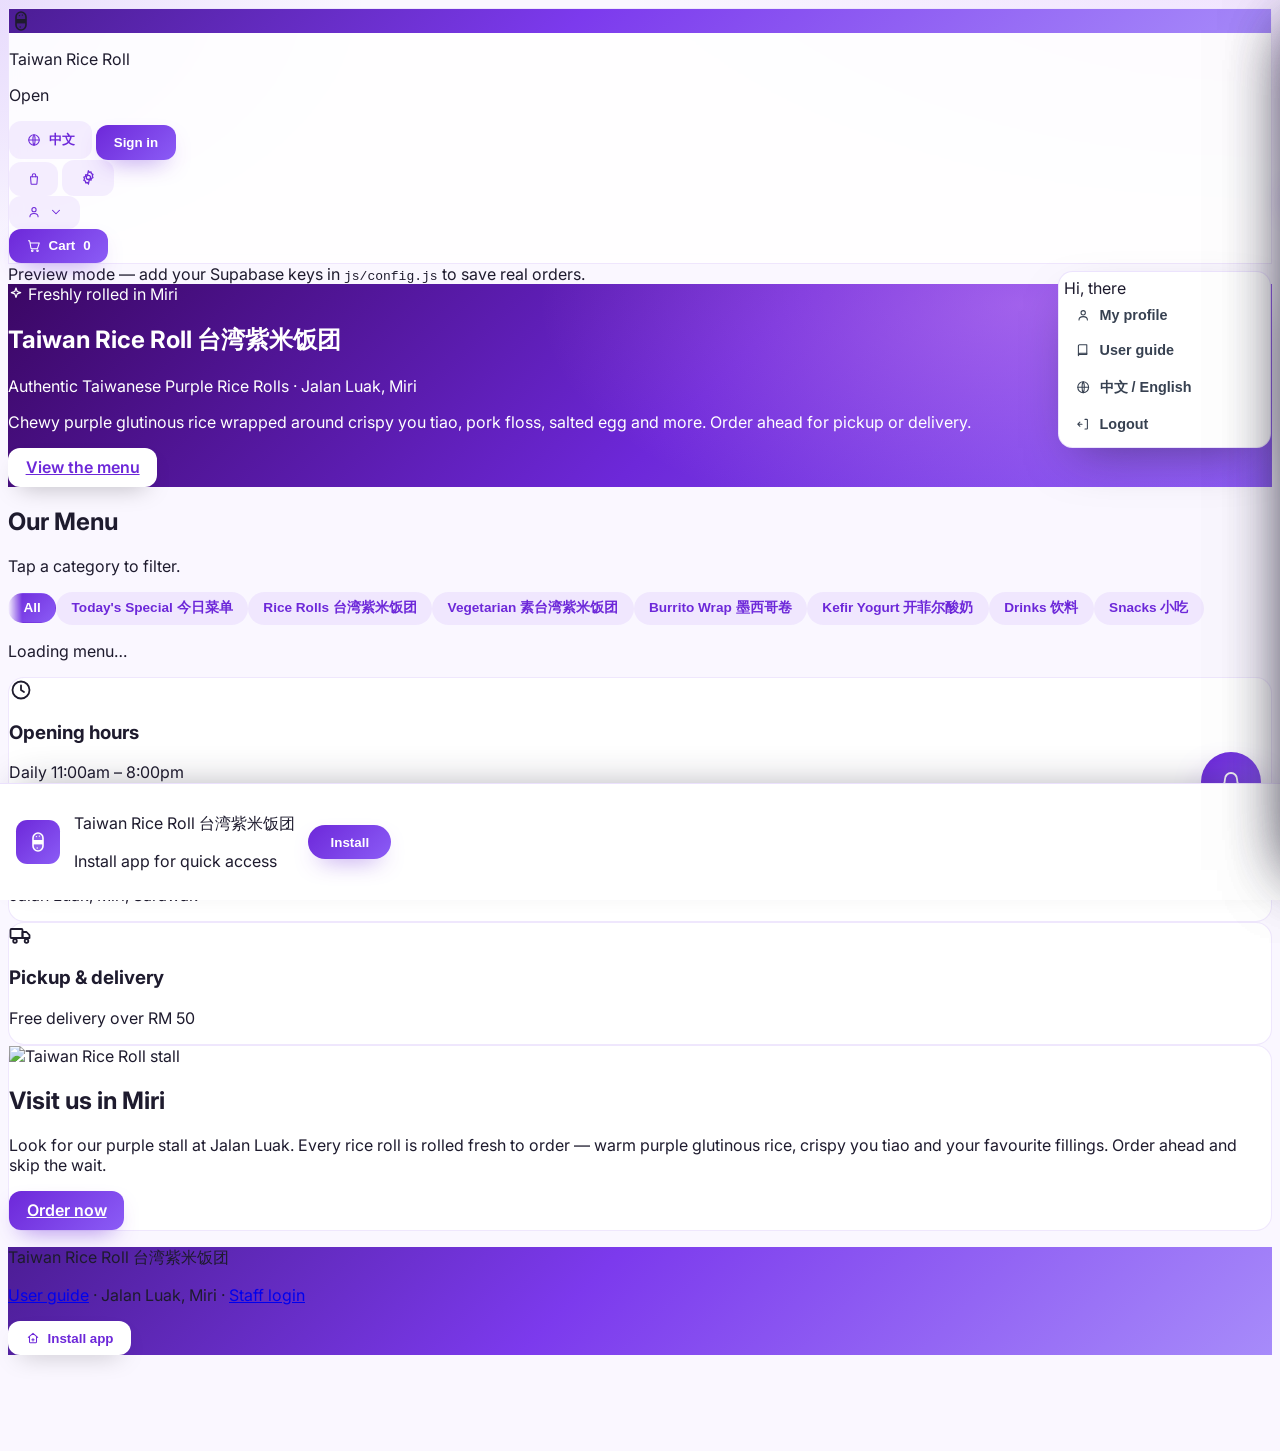
==== index.html @ 6c5dc46d "Login button: text only (remove person icon), no wrap" ====
<!DOCTYPE html>
<html lang="en">
<head>
  <meta charset="UTF-8" />
  <meta name="viewport" content="width=device-width, initial-scale=1.0, viewport-fit=cover" />
  <title>Taiwan Rice Roll 台湾紫米饭团 · Jalan Luak, Miri</title>
  <meta name="description" content="Order authentic Taiwanese purple rice rolls in Miri — pickup or delivery." />
  <meta name="theme-color" content="#6d28d9" />
  <link rel="manifest" href="manifest.json" />
  <link rel="icon" href="assets/icons/favicon.png" />
  <link rel="apple-touch-icon" href="assets/icons/apple-touch.png" />
  <link rel="preconnect" href="https://fonts.googleapis.com" />
  <link href="https://fonts.googleapis.com/css2?family=Inter:wght@400;500;600;700;800&display=swap" rel="stylesheet" />
  <script src="https://cdn.tailwindcss.com"></script>
  <script src="https://cdn.jsdelivr.net/npm/@supabase/supabase-js@2"></script>
  <link rel="stylesheet" href="css/styles.css" />
</head>
<body>
  <!-- Header -->
  <header class="sticky top-0 z-30 glass">
    <div class="max-w-5xl mx-auto px-4 py-3 flex items-center justify-between gap-3">
      <div class="flex items-center gap-2">
        <div class="w-10 h-10 rounded-xl brand-gradient flex items-center justify-center text-white shadow">
          <span class="icon icon-lg" data-icon="roll"></span>
        </div>
        <div class="leading-tight">
          <p class="font-extrabold text-gray-800 brand-name">Taiwan Rice Roll</p>
          <p id="brand-status" class="text-[11px] font-semibold flex items-center gap-1 text-gray-400"><span class="w-1.5 h-1.5 rounded-full bg-gray-300"></span> —</p>
        </div>
      </div>
      <div class="flex items-center gap-1.5">
        <button id="lang-toggle" class="btn btn-ghost text-sm font-bold" aria-label="Language"><span class="icon" data-icon="globe"></span> <span class="hidden sm:inline" data-lang-label>中文</span></button>
        <button id="login-btn" class="btn btn-primary text-sm whitespace-nowrap" data-i18n="nav.signin">Sign in</button>

        <div id="user-box" class="hidden flex items-center gap-1.5">
          <button id="account-btn" class="btn btn-ghost text-sm" aria-label="My orders" data-i18n-aria="nav.myorders"><span class="icon" data-icon="bag"></span></button>
          <a id="admin-link" href="admin/index.html" class="btn btn-ghost text-sm hidden" aria-label="Admin" data-i18n-aria="nav.admin"><span class="icon" data-icon="gear"></span></a>

          <!-- profile dropdown -->
          <div class="relative">
            <button id="profile-btn" class="btn btn-ghost text-sm" aria-label="Profile"><span class="icon" data-icon="user"></span> <span class="icon text-xs" data-icon="chevron"></span></button>
            <div id="profile-menu" class="profile-menu hidden">
              <div class="px-3 py-2 border-b border-purple-50 text-xs text-gray-400">Hi, <span id="user-name" class="font-semibold text-purple-700">there</span></div>
              <button id="menu-profile" class="profile-item"><span class="icon" data-icon="user"></span> <span data-i18n="menu.profile">My profile</span></button>
              <button id="menu-guide" class="profile-item"><span class="icon" data-icon="book"></span> <span data-i18n="menu.guide">User guide</span></button>
              <button id="menu-lang" class="profile-item"><span class="icon" data-icon="globe"></span> <span data-i18n="menu.language">中文 / English</span></button>
              <button id="menu-logout" class="profile-item text-red-600"><span class="icon" data-icon="logout"></span> <span data-i18n="menu.logout">Logout</span></button>
            </div>
          </div>
        </div>

        <button id="open-cart" class="btn btn-primary text-sm relative">
          <span class="icon" data-icon="cart"></span> <span class="hidden sm:inline" data-i18n="nav.cart">Cart</span> <span id="cart-count" class="ml-0.5 font-bold">0</span>
        </button>
      </div>
    </div>
  </header>

  <!-- Shop closed bar -->
  <div id="closed-banner" class="hidden bg-red-600 text-white text-sm text-center py-2.5 px-4 font-semibold"></div>

  <!-- Announcement bar (from admin) -->
  <div id="announce-bar" class="hidden"></div>

  <!-- Demo banner (only when Supabase not configured) -->
  <div id="demo-banner" class="hidden bg-amber-100 text-amber-800 text-sm text-center py-2 px-4">
    Preview mode — add your Supabase keys in <code>js/config.js</code> to save real orders.
  </div>

  <!-- Hero -->
  <section class="hero">
    <div class="max-w-5xl mx-auto px-4 py-14 md:py-20 text-center">
      <span class="inline-flex items-center gap-1.5 bg-white/15 text-white/90 text-xs font-semibold px-3 py-1 rounded-full mb-4">
        <span class="icon" data-icon="sparkle"></span> <span data-i18n="hero.badge">Freshly rolled in Miri</span>
      </span>
      <h1 class="text-3xl sm:text-4xl md:text-6xl font-extrabold tracking-tight" data-shop-name>Taiwan Rice Roll 台湾紫米饭团</h1>
      <p class="mt-3 text-base sm:text-lg text-white/90" data-shop-tagline>Authentic Taiwanese Purple Rice Rolls · Jalan Luak, Miri</p>
      <p class="mt-2 text-white/70 max-w-xl mx-auto" data-i18n="hero.desc">
        Chewy purple glutinous rice wrapped around crispy you tiao, pork floss, salted egg and more.
        Order ahead for pickup or delivery.
      </p>
      <a href="#menu" class="btn btn-white mt-6 text-base px-6 py-3" data-i18n="hero.cta">View the menu</a>
    </div>
  </section>

  <!-- Menu -->
  <main id="menu" class="max-w-5xl mx-auto px-4 py-10">
    <h2 class="text-2xl font-extrabold text-gray-800 mb-1" data-i18n="menu.title">Our Menu</h2>
    <p class="text-gray-500 mb-5" data-i18n="menu.hint">Tap a category to filter.</p>

    <div id="category-chips" class="flex gap-2 overflow-x-auto no-scrollbar scroll-fade pb-3 mb-4"></div>

    <div id="product-grid" class="grid grid-cols-2 md:grid-cols-3 gap-4">
      <p class="col-span-full text-center text-gray-400 py-10" data-i18n="menu.loading">Loading menu…</p>
    </div>
  </main>

  <!-- Info -->
  <section class="max-w-5xl mx-auto px-4 pb-16 grid md:grid-cols-3 gap-4">
    <div class="card p-5"><div class="text-purple-600 mb-2"><span class="icon icon-lg" data-icon="clock"></span></div><h3 class="font-bold text-gray-800" data-i18n="info.hours_t">Opening hours</h3><p class="text-sm text-gray-500 mt-1" data-i18n="info.hours_v">Daily 8:00am – 6:00pm</p></div>
    <div class="card p-5"><div class="text-purple-600 mb-2"><span class="icon icon-lg" data-icon="pin"></span></div><h3 class="font-bold text-gray-800" data-i18n="info.loc_t">Location</h3><p class="text-sm text-gray-500 mt-1" data-i18n="info.loc_v">Jalan Luak, Miri, Sarawak</p></div>
    <div class="card p-5"><div class="text-purple-600 mb-2"><span class="icon icon-lg" data-icon="delivery"></span></div><h3 class="font-bold text-gray-800" data-i18n="info.deliv_t">Pickup &amp; delivery</h3><p class="text-sm text-gray-500 mt-1" data-i18n="info.deliv_v">Free delivery over RM 50</p></div>
  </section>

  <!-- Visit us -->
  <section class="max-w-5xl mx-auto px-4 pb-16">
    <div class="card overflow-hidden md:flex">
      <img src="https://mpooozwfvnsqyvfenzrt.supabase.co/storage/v1/object/public/menu/stall.jpg" alt="Taiwan Rice Roll stall"
           class="w-full md:w-1/2 h-56 md:h-auto object-cover" loading="lazy" />
      <div class="p-6 md:w-1/2 flex flex-col justify-center">
        <h2 class="text-2xl font-extrabold text-gray-800" data-i18n="visit.title">Visit us in Miri</h2>
        <p class="text-gray-500 mt-2" data-i18n="visit.desc">
          Look for our purple stall at Jalan Luak. Every rice roll is rolled
          fresh to order — warm purple glutinous rice, crispy you tiao and your
          favourite fillings. Order ahead and skip the wait.
        </p>
        <a href="#menu" class="btn btn-primary mt-4 self-start" data-i18n="visit.cta">Order now</a>
      </div>
    </div>
  </section>

  <footer class="brand-gradient text-white/90 text-center py-6 text-sm">
    <p class="font-bold" data-shop-name>Taiwan Rice Roll 台湾紫米饭团</p>
    <p class="text-white/70 mt-1"><a href="guide.html" class="underline" data-i18n="menu.guide">User guide</a> · Jalan Luak, Miri · <a href="admin/index.html" class="underline" data-i18n="footer.staff">Staff login</a></p>
    <button id="footer-install" class="btn btn-white mt-3 text-sm"><span class="icon" data-icon="homeplus"></span> <span data-i18n="footer.install">Install app</span></button>
  </footer>

  <!-- Install-as-app banner -->
  <div id="install-banner" class="install-banner">
    <div class="ib-icon"><span class="icon icon-lg" data-icon="roll"></span></div>
    <div class="flex-1 min-w-0">
      <p class="font-extrabold text-gray-800 text-sm leading-tight truncate" data-shop-name>Taiwan Rice Roll</p>
      <p class="text-xs text-gray-500" data-i18n="install.sub">Install app for quick access</p>
    </div>
    <button id="install-btn" class="btn btn-primary text-sm" data-i18n="install.btn">Install</button>
  </div>

  <!-- iOS add-to-home-screen instructions -->
  <div id="ios-install-sheet" class="ios-sheet-backdrop">
    <div class="ios-sheet">
      <div class="flex items-center justify-between mb-3">
        <h3 class="font-extrabold text-gray-800 text-lg" data-i18n="ios.title">Add to Home Screen</h3>
        <button id="ios-sheet-close" class="text-gray-400 text-2xl leading-none">&times;</button>
      </div>
      <p class="text-xs font-bold text-purple-700 uppercase tracking-wide mb-2" data-i18n="ios.ios_h">On iPhone / iPad (Safari)</p>
      <ol class="space-y-3 text-sm text-gray-600">
        <li class="flex items-center gap-3"><span class="ib-icon !w-9 !h-9 text-white"><span class="icon" data-icon="share"></span></span> <span><span data-i18n="ios.s1a">Tap the</span> <b data-i18n="ios.share">Share</b> <span data-i18n="ios.s1b">button in Safari's toolbar.</span></span></li>
        <li class="flex items-center gap-3"><span class="ib-icon !w-9 !h-9 text-white"><span class="icon" data-icon="homeplus"></span></span> <span data-i18n="ios.s2">Choose "Add to Home Screen".</span></li>
        <li class="flex items-center gap-3"><span class="ib-icon !w-9 !h-9 text-white"><span class="icon" data-icon="check"></span></span> <span data-i18n="ios.s3">Tap Add — done. Open it like any app.</span></li>
      </ol>
      <p class="text-xs font-bold text-purple-700 uppercase tracking-wide mt-5 mb-2" data-i18n="ios.and_h">On Android (Chrome)</p>
      <ol class="space-y-3 text-sm text-gray-600">
        <li class="flex items-center gap-3"><span class="ib-icon !w-9 !h-9 text-white"><span class="icon" data-icon="menu"></span></span> <span data-i18n="ios.a1">Open Chrome's menu (top right).</span></li>
        <li class="flex items-center gap-3"><span class="ib-icon !w-9 !h-9 text-white"><span class="icon" data-icon="homeplus"></span></span> <span data-i18n="ios.a2">Tap "Add to Home screen" / "Install app".</span></li>
      </ol>
    </div>
  </div>

  <!-- Floating notifications button -->
  <button id="notif-fab" class="cart-fab" aria-label="Notifications">
    <span class="icon icon-lg" data-icon="bell"></span>
    <span id="notif-count" class="count" style="display:none">0</span>
  </button>

  <!-- Notifications panel -->
  <div id="notif-backdrop" class="drawer-backdrop"></div>
  <aside id="notif-drawer" class="drawer">
    <div class="brand-gradient text-white px-5 py-4 flex items-center justify-between">
      <h3 class="font-bold text-lg" data-i18n="notif.title">Notifications</h3>
      <button id="notif-close" class="text-white/90 text-2xl leading-none">&times;</button>
    </div>
    <div id="notif-body" class="flex-1 overflow-auto px-5 py-3"></div>
    <div class="border-t border-purple-100 p-4">
      <button id="notif-clear" class="btn btn-ghost w-full" data-i18n="notif.clear">Clear all</button>
    </div>
  </aside>

  <!-- Cart drawer -->
  <div id="drawer-backdrop" class="drawer-backdrop"></div>
  <aside id="cart-drawer" class="drawer">
    <div class="brand-gradient text-white px-5 py-4 flex items-center justify-between">
      <h3 class="font-bold text-lg" data-i18n="cart.title">Your Cart</h3>
      <button id="close-cart" class="text-white/90 text-2xl leading-none">&times;</button>
    </div>
    <div id="cart-body" class="flex-1 overflow-auto px-5"></div>
    <div id="cart-footer" class="hidden border-t border-purple-100 p-5">
      <div class="flex justify-between font-semibold text-gray-700 mb-3">
        <span data-i18n="cart.subtotal">Subtotal</span><span id="cart-subtotal">RM 0.00</span>
      </div>
      <button id="checkout-btn" class="btn btn-primary w-full py-3" data-i18n="cart.checkout">Checkout</button>
    </div>
  </aside>

  <!-- Checkout modal -->
  <div id="checkout-modal" class="modal-backdrop">
    <div class="modal p-6">
      <div class="flex items-center justify-between mb-4">
        <h3 class="text-xl font-extrabold text-gray-800" data-i18n="co.title">Checkout</h3>
        <button id="checkout-close" class="text-gray-400 text-2xl leading-none">&times;</button>
      </div>
      <form id="checkout-form" class="space-y-3">
        <label class="flex items-center gap-2.5 bg-purple-50 rounded-xl px-3 py-2.5 cursor-pointer select-none">
          <input type="checkbox" id="for-self" name="for_self" checked class="w-4 h-4 accent-purple-600" />
          <span class="text-sm font-semibold text-gray-700" data-i18n="co.forself">Ordering for myself</span>
        </label>

        <!-- Self contact (editable, prefilled from account) -->
        <div id="self-wrap" class="grid grid-cols-1 sm:grid-cols-2 gap-3">
          <div><label class="text-xs font-semibold text-gray-500" data-i18n="co.yourname">Your name</label>
            <input name="name" class="field mt-1" data-i18n-ph="ph.yourname" placeholder="Your name" /></div>
          <div><label class="text-xs font-semibold text-gray-500" data-i18n="co.yourphone">Your phone</label>
            <input name="phone" class="field mt-1" data-i18n-ph="ph.phone" placeholder="01x-xxxxxxx" /></div>
        </div>

        <!-- Recipient (shown when ordering for someone else) -->
        <div id="recipient-wrap" class="hidden space-y-3">
          <div class="flex items-center gap-2 text-purple-700 text-xs font-semibold">
            <span class="icon" data-icon="user"></span> <span data-i18n="co.deliverto">Deliver to / pickup by</span>
          </div>
          <div class="grid grid-cols-1 sm:grid-cols-2 gap-3">
            <div><label class="text-xs font-semibold text-gray-500" data-i18n="co.rname">Recipient name</label>
              <input name="recipient_name" class="field mt-1" data-i18n-ph="co.rname" placeholder="Recipient's name" /></div>
            <div><label class="text-xs font-semibold text-gray-500" data-i18n="co.rphone">Recipient phone</label>
              <input name="recipient_phone" class="field mt-1" data-i18n-ph="ph.phone" placeholder="01x-xxxxxxx" /></div>
          </div>
        </div>

        <div>
          <label class="text-xs font-semibold text-gray-500" data-i18n="co.fulfillment">Fulfillment</label>
          <div class="grid grid-cols-2 gap-2 mt-1">
            <label class="field flex items-center gap-2 cursor-pointer">
              <input type="radio" name="fulfillment" value="pickup" checked />
              <span class="icon text-purple-600" data-icon="pickup"></span> <span data-i18n="co.pickup">Pickup</span></label>
            <label class="field flex items-center gap-2 cursor-pointer">
              <input type="radio" name="fulfillment" value="delivery" />
              <span class="icon text-purple-600" data-icon="delivery"></span> <span data-i18n="co.delivery">Delivery</span></label>
          </div>
        </div>

        <div id="address-wrap" class="hidden">
          <label class="text-xs font-semibold text-gray-500" data-i18n="co.address">Delivery address</label>
          <textarea name="address" rows="2" class="field mt-1" data-i18n-ph="ph.address" placeholder="Street, area, landmarks"></textarea>
        </div>

        <div>
          <label class="text-xs font-semibold text-gray-500" data-i18n="co.payment">Payment</label>
          <select name="payment" class="field mt-1">
            <option value="cash" data-i18n="co.pay_cash">Cash on pickup / delivery</option>
            <option value="transfer" data-i18n="co.pay_transfer">Bank transfer / DuitNow</option>
            <option value="card" data-i18n="co.pay_card">Card</option>
          </select>
        </div>

        <div>
          <label class="text-xs font-semibold text-gray-500" data-i18n="co.promo">Promo code</label>
          <div class="flex gap-2 mt-1">
            <input id="coupon-input" class="field" data-i18n-ph="ph.promo" placeholder="Enter code (optional)" />
            <button type="button" id="coupon-apply" class="btn btn-ghost whitespace-nowrap" data-i18n="co.apply">Apply</button>
          </div>
          <p id="coupon-msg" class="text-xs mt-1"></p>
        </div>

        <div>
          <label class="text-xs font-semibold text-gray-500" data-i18n="co.notes">Notes (optional)</label>
          <input name="notes" class="field mt-1" data-i18n-ph="ph.notes" placeholder="Less spicy, no coriander…" />
        </div>

        <div class="bg-purple-50 rounded-xl p-3 text-sm space-y-1">
          <div class="flex justify-between"><span data-i18n="co.subtotal">Subtotal</span><span id="co-subtotal">RM 0.00</span></div>
          <div id="co-discount-row" class="flex justify-between text-emerald-600 hidden"><span data-i18n="co.discount">Discount</span><span id="co-discount">- RM 0.00</span></div>
          <div class="flex justify-between"><span data-i18n="co.delivery_fee">Delivery</span><span id="co-delivery" data-i18n="co.free">Free</span></div>
          <div class="flex justify-between font-extrabold text-gray-800 text-base pt-1 border-t border-purple-100 mt-1">
            <span data-i18n="co.total">Total</span><span id="co-total">RM 0.00</span></div>
        </div>

        <button type="submit" class="btn btn-primary w-full py-3" data-i18n="co.place">Place order</button>
      </form>
    </div>
  </div>

  <!-- Success modal -->
  <div id="success-modal" class="modal-backdrop">
    <div class="modal p-8 text-center">
      <div class="text-emerald-500 flex justify-center mb-3"><span class="icon icon-xl" data-icon="check"></span></div>
      <h3 class="text-2xl font-extrabold text-gray-800" data-i18n="succ.title">Order placed</h3>
      <p class="text-gray-500 mt-2" data-i18n="succ.your_no">Your order number is</p>
      <p class="text-2xl font-extrabold brand-gradient-text my-2" id="success-order-no">—</p>
      <p class="text-sm text-gray-400" data-i18n="succ.note">We'll start preparing it shortly.</p>
      <a id="success-wa" href="#" target="_blank" rel="noopener" class="btn btn-primary w-full py-3 mt-5 hidden">
        <span class="icon" data-icon="chat"></span> <span data-i18n="succ.wa">Send order via WhatsApp</span>
      </a>
      <button onclick="closeSuccess()" class="btn btn-ghost w-full py-3 mt-2" data-i18n="succ.done">Done</button>
    </div>
  </div>

  <!-- Account / My Orders modal -->
  <div id="account-modal" class="modal-backdrop">
    <div class="modal p-6">
      <div class="flex items-center justify-between mb-4">
        <h3 class="text-xl font-extrabold text-gray-800" data-i18n="nav.myorders">My orders</h3>
        <button id="account-close" class="text-gray-400 text-2xl leading-none">&times;</button>
      </div>
      <div id="account-body"></div>
    </div>
  </div>

  <!-- User guide modal -->
  <div id="guide-modal" class="modal-backdrop">
    <div class="modal p-6">
      <div class="flex items-center justify-between mb-4">
        <h3 class="text-xl font-extrabold text-gray-800" data-i18n="guide.title">User guide</h3>
        <button id="guide-close" class="text-gray-400 text-2xl leading-none">&times;</button>
      </div>
      <h4 class="font-bold text-gray-800 mb-2" data-i18n="guide.how_title">How to order</h4>
      <ol class="space-y-3 text-sm text-gray-600">
        <li class="flex gap-3 items-start"><span class="ib-icon !w-7 !h-7 text-white text-xs shrink-0">1</span> <span data-i18n="guide.s1">Browse the menu and tap Add.</span></li>
        <li class="flex gap-3 items-start"><span class="ib-icon !w-7 !h-7 text-white text-xs shrink-0">2</span> <span data-i18n="guide.s2">Open your cart and tap Checkout.</span></li>
        <li class="flex gap-3 items-start"><span class="ib-icon !w-7 !h-7 text-white text-xs shrink-0">3</span> <span data-i18n="guide.s3">Choose pickup or delivery and place your order.</span></li>
        <li class="flex gap-3 items-start"><span class="ib-icon !w-7 !h-7 text-white text-xs shrink-0">4</span> <span data-i18n="guide.s4">Track your order under My orders.</span></li>
        <li class="flex gap-3 items-start"><span class="ib-icon !w-7 !h-7 text-white text-xs shrink-0">5</span> <span data-i18n="guide.s5">Tip: install the app to your home screen.</span></li>
      </ol>

      <h4 class="font-bold text-gray-800 mt-6 mb-2" data-i18n="guide.status_title">Order status guide</h4>
      <div class="space-y-2.5 text-sm text-gray-600">
        <div class="flex gap-2.5 items-start"><span class="w-2.5 h-2.5 rounded-full bg-red-500 mt-1.5 shrink-0"></span><div><span class="badge badge-pending capitalize" data-i18n="status.pending">pending</span> — <span data-i18n="sdesc.pending">Order successfully made</span></div></div>
        <div class="flex gap-2.5 items-start"><span class="w-2.5 h-2.5 rounded-full bg-blue-500 mt-1.5 shrink-0"></span><div><span class="badge badge-confirmed capitalize" data-i18n="status.confirmed">confirmed</span> — <span data-i18n="sdesc.confirmed">Order is received</span></div></div>
        <div class="flex gap-2.5 items-start"><span class="w-2.5 h-2.5 rounded-full bg-purple-500 mt-1.5 shrink-0"></span><div><span class="badge badge-preparing capitalize" data-i18n="status.preparing">preparing</span> — <span data-i18n="sdesc.preparing">Order is being prepared</span></div></div>
        <div class="flex gap-2.5 items-start"><span class="w-2.5 h-2.5 rounded-full bg-emerald-500 mt-1.5 shrink-0"></span><div><span class="badge badge-ready capitalize" data-i18n="status.ready">ready</span> — <span data-i18n="sdesc.ready">Ready to pick up / delivery</span></div></div>
        <div class="flex gap-2.5 items-start"><span class="w-2.5 h-2.5 rounded-full bg-gray-400 mt-1.5 shrink-0"></span><div><span class="badge badge-completed capitalize" data-i18n="status.completed">completed</span> — <span data-i18n="sdesc.completed">Order is completed</span></div></div>
      </div>
    </div>
  </div>

  <!-- Auth modal -->
  <div id="auth-modal" class="modal-backdrop">
    <div class="modal p-6">
      <div class="flex items-center justify-between mb-4">
        <h3 id="auth-title" class="text-xl font-extrabold text-gray-800">Sign in</h3>
        <button id="auth-close" class="text-gray-400 text-2xl leading-none">&times;</button>
      </div>
      <p id="auth-hint" class="hidden text-sm text-purple-700 bg-purple-50 rounded-lg p-3 mb-3" data-i18n="auth.hint">
        Please sign in or create an account to place your order.
      </p>
      <form id="auth-form" class="space-y-3">
        <div id="auth-name-wrap" class="hidden">
          <label class="text-xs font-semibold text-gray-500" data-i18n="auth.fullname">Full name</label>
          <input name="name" class="field mt-1" data-i18n-ph="ph.yourname" placeholder="Your name" />
        </div>
        <div id="auth-phone-wrap" class="hidden">
          <label class="text-xs font-semibold text-gray-500" data-i18n="auth.phone">Phone</label>
          <input name="phone" class="field mt-1" data-i18n-ph="ph.phone" placeholder="01x-xxxxxxx" />
        </div>
        <div>
          <label class="text-xs font-semibold text-gray-500" data-i18n="auth.email">Email</label>
          <input name="email" type="email" required class="field mt-1" data-i18n-ph="ph.email" placeholder="you@example.com" />
        </div>
        <div>
          <label class="text-xs font-semibold text-gray-500" data-i18n="auth.password">Password</label>
          <input name="password" type="password" required minlength="6" class="field mt-1" data-i18n-ph="ph.password" placeholder="At least 6 characters" />
        </div>
        <button id="auth-submit" type="submit" class="btn btn-primary w-full py-3">Sign in</button>
        <button id="auth-toggle" type="button" class="text-sm text-purple-600 font-semibold w-full text-center">
          New here? Create an account
        </button>
      </form>
    </div>
  </div>

  <script src="js/config.js"></script>
  <script src="js/icons.js"></script>
  <script src="js/i18n.js"></script>
  <script src="js/supabase.js"></script>
  <script src="js/cart.js"></script>
  <script src="js/app.js"></script>
  <script src="js/auth.js"></script>
  <script src="js/pwa.js"></script>
  <script>
    // Always start at the top of the page on (re)load, not the restored position.
    if ('scrollRestoration' in history) history.scrollRestoration = 'manual';
    window.addEventListener('load', () => window.scrollTo(0, 0));
    if ('serviceWorker' in navigator) {
      window.addEventListener('load', () => navigator.serviceWorker.register('sw.js').catch(() => {}));
    }
  </script>
</body>
</html>
---- css/styles.css ----
/* =========================================================================
   Fan Tuan · Taiwanese Rice Roll — purple gradient theme
   Tailwind handles layout/utilities (via CDN); this adds brand styling.
   ========================================================================= */
:root {
  --purple-900: #3b0764;
  --purple-800: #4c1d95;
  --purple-700: #6d28d9;
  --purple-600: #7c3aed;
  --purple-500: #8b5cf6;
  --purple-400: #a78bfa;
  --purple-300: #c4b5fd;
  --accent:     #f0abfc; /* pink-purple highlight */
  --ink:        #1e1b2e;
}

* { -webkit-tap-highlight-color: transparent; }

/* high-class scrollbars */
* { scrollbar-width: thin; scrollbar-color: rgba(139, 92, 246, .6) transparent; }
::-webkit-scrollbar { width: 9px; height: 9px; }
::-webkit-scrollbar-track { background: transparent; }
::-webkit-scrollbar-thumb {
  background: linear-gradient(180deg, var(--purple-500), var(--purple-400));
  border-radius: 999px; border: 2px solid transparent; background-clip: padding-box;
}
::-webkit-scrollbar-thumb:hover { background: var(--purple-600); }

/* inline icons */
.icon { display: inline-flex; align-items: center; justify-content: center; vertical-align: -0.15em; }
.icon svg { width: 1em; height: 1em; display: block; }
.icon-lg { font-size: 1.5rem; }
.icon-xl { font-size: 2.25rem; }
.btn .icon { font-size: 1.05em; }

body {
  font-family: 'Inter', system-ui, -apple-system, 'Segoe UI', sans-serif;
  color: var(--ink);
  background:
    radial-gradient(1200px 600px at 100% -10%, rgba(192,132,252,.25), transparent 60%),
    radial-gradient(900px 500px at -10% 0%, rgba(124,58,237,.18), transparent 55%),
    #faf7ff;
}

/* --- gradients --------------------------------------------------------- */
.brand-gradient {
  background: linear-gradient(135deg, var(--purple-800) 0%, var(--purple-600) 45%, var(--purple-400) 100%);
}
.brand-gradient-text {
  background: linear-gradient(135deg, var(--purple-700), var(--accent));
  -webkit-background-clip: text;
  background-clip: text;
  color: transparent;
}
.hero {
  background:
    radial-gradient(800px 400px at 80% 10%, rgba(240,171,252,.35), transparent 60%),
    linear-gradient(135deg, var(--purple-900) 0%, var(--purple-700) 55%, var(--purple-500) 100%);
  color: #fff;
}

/* --- glass / cards ----------------------------------------------------- */
.glass {
  background: rgba(255, 255, 255, .85);
  backdrop-filter: blur(10px);
  border: 1px solid rgba(124, 58, 237, .12);
}
.card {
  background: #fff;
  border: 1px solid rgba(124, 58, 237, .12);
  border-radius: 1rem;
  transition: transform .18s ease, box-shadow .18s ease;
}
.card:hover { transform: translateY(-3px); box-shadow: 0 16px 40px -18px rgba(109, 40, 217, .45); }

.thumb-fallback {
  background: linear-gradient(135deg, var(--purple-600), var(--purple-300));
  display: flex; align-items: center; justify-content: center;
  font-size: 2.5rem;
}

/* --- buttons ----------------------------------------------------------- */
.btn {
  display: inline-flex; align-items: center; justify-content: center; gap: .5rem;
  font-weight: 600; border-radius: .75rem; padding: .6rem 1.1rem;
  transition: transform .12s ease, box-shadow .15s ease, opacity .15s ease;
  cursor: pointer; border: none;
}
.btn:active { transform: scale(.97); }
.btn-primary {
  color: #fff;
  background: linear-gradient(135deg, var(--purple-700), var(--purple-500));
  box-shadow: 0 10px 24px -12px rgba(109, 40, 217, .8);
}
.btn-primary:hover { box-shadow: 0 14px 30px -12px rgba(109, 40, 217, .95); }
.btn-ghost { color: var(--purple-700); background: rgba(124, 58, 237, .08); }
.btn-ghost:hover { background: rgba(124, 58, 237, .15); }
.btn-white { color: var(--purple-700); background: #fff; box-shadow: 0 10px 24px -12px rgba(0,0,0,.35); }
.btn-white:hover { background: #fff; box-shadow: 0 14px 30px -12px rgba(0,0,0,.45); }
.btn:disabled { opacity: .5; cursor: not-allowed; }

.chip {
  padding: .4rem .9rem; border-radius: 999px; font-weight: 600; font-size: .85rem;
  background: rgba(124, 58, 237, .08); color: var(--purple-700); cursor: pointer;
  white-space: nowrap; border: 1px solid transparent; transition: all .15s ease;
}
.chip.active { background: linear-gradient(135deg, var(--purple-700), var(--purple-500)); color: #fff; }

.badge { font-size: .7rem; font-weight: 700; padding: .2rem .55rem; border-radius: 999px; }
.badge-pending    { background: #fee2e2; color: #dc2626; }
.badge-confirmed  { background: #dbeafe; color: #1e40af; }
.badge-preparing  { background: #ede9fe; color: #5b21b6; }
.badge-ready      { background: #d1fae5; color: #065f46; }
.badge-completed  { background: #e5e7eb; color: #374151; }
.badge-cancelled  { background: #e5e7eb; color: #6b7280; }

/* order status grouping: colored left accent on cards + urgency pulse */
.ord-pending, .ord-confirmed, .ord-preparing, .ord-ready, .ord-completed, .ord-cancelled { border-radius: 1rem; }
.ord-pending    { border: 3px solid #ef4444; }
.ord-confirmed  { border: 3px solid #3b82f6; }
.ord-preparing  { border: 3px solid #8b5cf6; }
.ord-ready      { border: 3px solid #10b981; }
.ord-completed  { border: 3px solid #9ca3af; }
.ord-cancelled  { border: 3px solid #d1d5db; }
@keyframes pulse-dot { 0%,100% { opacity: 1; } 50% { opacity: .35; } }
.dot-pulse { animation: pulse-dot 1.2s ease-in-out infinite; }

/* --- inputs ------------------------------------------------------------ */
.field {
  width: 100%; padding: .7rem .9rem; border-radius: .75rem;
  border: 1px solid rgba(124, 58, 237, .25); background: #fff; outline: none;
  transition: border-color .15s ease, box-shadow .15s ease;
}
.field:focus { border-color: var(--purple-500); box-shadow: 0 0 0 3px rgba(139, 92, 246, .2); }

/* --- cart / modal drawers --------------------------------------------- */
.drawer-backdrop {
  position: fixed; inset: 0; background: rgba(30, 27, 46, .45);
  opacity: 0; pointer-events: none; transition: opacity .2s ease; z-index: 50;
}
.drawer-backdrop.open { opacity: 1; pointer-events: auto; }
.drawer {
  position: fixed; top: 0; right: 0; height: 100%; width: min(420px, 100%);
  background: #fff; box-shadow: -20px 0 60px -30px rgba(30, 27, 46, .6);
  transform: translateX(100%); transition: transform .25s ease; z-index: 60;
  display: flex; flex-direction: column;
}
.drawer.open { transform: translateX(0); }

.modal-backdrop {
  position: fixed; inset: 0; background: rgba(30, 27, 46, .5);
  display: none; align-items: center; justify-content: center; z-index: 70; padding: 1rem;
}
.modal-backdrop.open { display: flex; }
.modal {
  background: #fff; border-radius: 1.25rem; width: min(440px, 100%);
  max-height: 92vh; overflow: auto; box-shadow: 0 30px 80px -30px rgba(30, 27, 46, .6);
}

/* --- toasts ------------------------------------------------------------ */
.toast-host { position: fixed; bottom: 1.2rem; left: 50%; transform: translateX(-50%);
  z-index: 90; display: flex; flex-direction: column; gap: .5rem; align-items: center; }
.toast {
  padding: .7rem 1.1rem; border-radius: .8rem; color: #fff; font-weight: 600;
  box-shadow: 0 16px 40px -18px rgba(0,0,0,.5); opacity: 0; transform: translateY(10px);
  transition: opacity .25s ease, transform .25s ease; max-width: 90vw;
}
.toast.show { opacity: 1; transform: translateY(0); }
.toast-info    { background: linear-gradient(135deg, var(--purple-700), var(--purple-500)); }
.toast-success { background: linear-gradient(135deg, #059669, #34d399); }
.toast-error   { background: linear-gradient(135deg, #dc2626, #f87171); }

.cart-fab {
  position: fixed; bottom: 1.2rem; right: 1.2rem; z-index: 40;
  width: 60px; height: 60px; border-radius: 50%;
  background: linear-gradient(135deg, var(--purple-700), var(--purple-500));
  color: #fff; display: flex; align-items: center; justify-content: center;
  box-shadow: 0 18px 40px -16px rgba(109, 40, 217, .9); cursor: pointer; border: none;
}
.cart-fab .count {
  position: absolute; top: -4px; right: -4px; background: var(--accent); color: var(--ink);
  font-size: .75rem; font-weight: 800; min-width: 22px; height: 22px; border-radius: 999px;
  display: flex; align-items: center; justify-content: center; padding: 0 5px;
}
.no-scroll { overflow: hidden; }

/* profile dropdown menu */
.profile-menu {
  position: absolute; right: 0; top: calc(100% + 8px); z-index: 70;
  background: #fff; border: 1px solid rgba(124,58,237,.14); border-radius: .9rem;
  box-shadow: 0 20px 50px -20px rgba(30,27,46,.5); min-width: 200px; overflow: hidden; padding: .35rem;
}
.profile-item {
  display: flex; align-items: center; gap: .6rem; width: 100%; text-align: left;
  padding: .6rem .7rem; border-radius: .6rem; font-size: .9rem; font-weight: 600;
  color: #374151; background: none; border: none; cursor: pointer;
}
.profile-item:hover { background: rgba(124,58,237,.08); }
.status-open   { background: #d1fae5; color: #065f46; }
.status-closed { background: #fee2e2; color: #dc2626; }

/* clean, hidden horizontal scrollbar (still swipeable) with soft edge fades */
.no-scrollbar { scrollbar-width: none; -ms-overflow-style: none; scroll-behavior: smooth; }
.no-scrollbar::-webkit-scrollbar { display: none; height: 0; }
.scroll-fade {
  -webkit-mask-image: linear-gradient(to right, transparent 0, #000 14px, #000 calc(100% - 14px), transparent 100%);
          mask-image: linear-gradient(to right, transparent 0, #000 14px, #000 calc(100% - 14px), transparent 100%);
}

/* --- install-as-app banner (full-width bottom bar, HSI-style) ---------- */
.install-banner {
  position: fixed; left: 0; right: 0; bottom: 0; z-index: 55;
  background: #fff; border-top: 1px solid rgba(124,58,237,.15);
  box-shadow: 0 -12px 40px -20px rgba(30,27,46,.45);
  display: flex; align-items: center; gap: .85rem;
  padding: .8rem 1rem; padding-bottom: max(.8rem, env(safe-area-inset-bottom));
  transform: translateY(130%); transition: transform .32s cubic-bezier(.2,.8,.2,1);
}
.install-banner.show { transform: translateY(0); }
.install-banner .btn-primary { border-radius: 999px; padding-left: 1.4rem; padding-right: 1.4rem; }
.install-banner .ib-icon {
  width: 44px; height: 44px; border-radius: .7rem; flex-shrink: 0; color: #fff;
  background: linear-gradient(135deg, var(--purple-700), var(--purple-500));
  display: flex; align-items: center; justify-content: center;
}
.install-banner .ib-x {
  background: none; border: none; color: #9ca3af; font-size: 1.5rem;
  line-height: 1; cursor: pointer; padding: .2rem .4rem;
}
/* lift the mobile cart button above the banner when it's shown */
.install-banner.show ~ .cart-fab { bottom: 5.5rem; }
/* reserve space so the persistent banner never covers page content */
body.has-install-banner { padding-bottom: 88px; }

/* --- mobile optimizations --------------------------------------------- */
@media (max-width: 640px) {
  .btn { padding: .5rem .75rem; font-size: .85rem; }
  .modal { padding: 1.15rem !important; border-radius: 1.1rem; max-height: 90vh; }
  .hero .max-w-5xl, .hero .max-w-3xl { padding-top: 2.5rem; padding-bottom: 2.5rem; }
  header .max-w-5xl { padding-left: .75rem; padding-right: .75rem; }
  /* keep the header on one line */
  .brand-name { max-width: 8.5rem; overflow: hidden; text-overflow: ellipsis; white-space: nowrap; }
}
@media (max-width: 400px) {
  .btn { padding: .5rem .6rem; }
  .install-banner .btn-primary { padding-left: 1rem; padding-right: 1rem; }
}

/* iOS add-to-home-screen sheet */
.ios-sheet-backdrop {
  position: fixed; inset: 0; background: rgba(30,27,46,.5); z-index: 80;
  display: none; align-items: flex-end; justify-content: center;
}
.ios-sheet-backdrop.open { display: flex; }
.ios-sheet {
  background: #fff; width: min(440px,100%); border-radius: 1.25rem 1.25rem 0 0;
  padding: 1.5rem; box-shadow: 0 -20px 60px -20px rgba(0,0,0,.4);
  animation: slideup .25s ease;
}
@keyframes slideup { from { transform: translateY(100%); } to { transform: translateY(0); } }
@media (min-width: 480px) {
  .ios-sheet-backdrop { align-items: center; }
  .ios-sheet { border-radius: 1.25rem; }
}
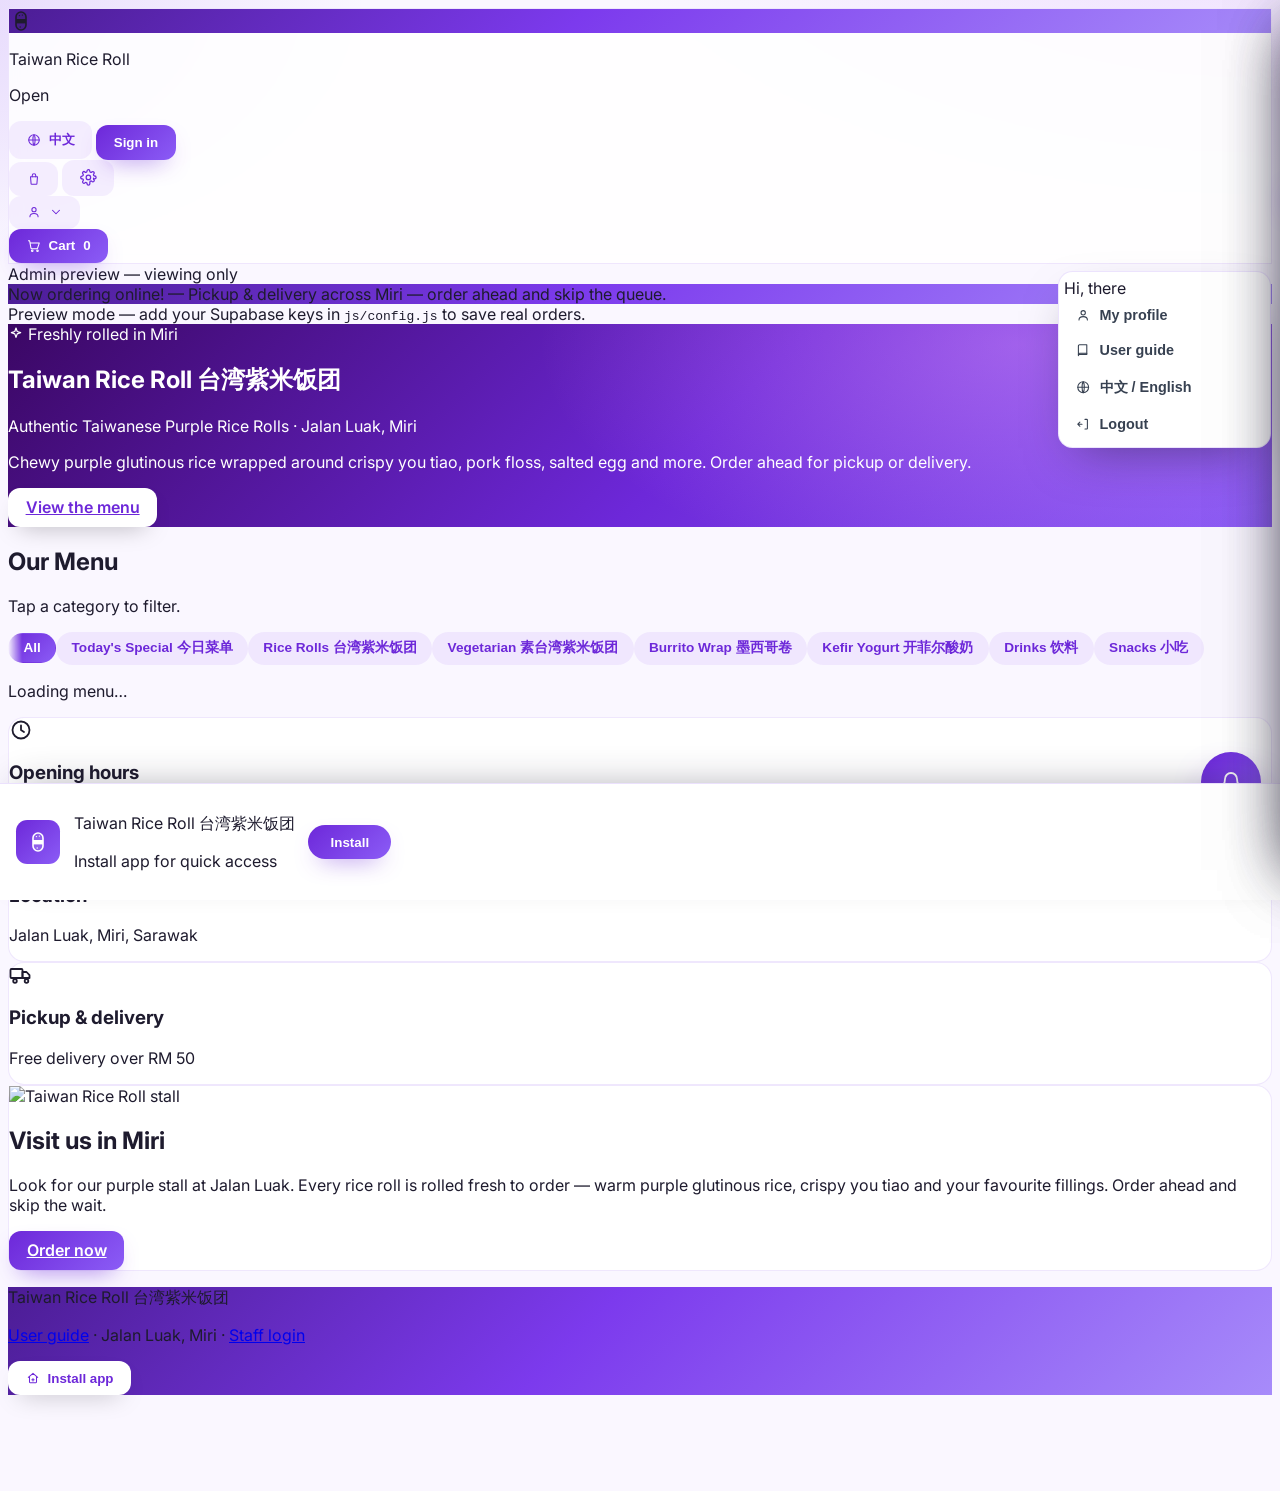
==== commit 139c8c86: "Shared admin session: login lands on dashboard, store preview is read-only - Reverted to one shared " ====
--- a/index.html
+++ b/index.html
@@ -56,6 +56,9 @@
     </div>
   </header>
 
+  <!-- Admin preview bar (admins browsing the storefront) -->
+  <div id="admin-preview-bar" class="hidden bg-amber-100 text-amber-800 text-xs text-center py-1.5 px-4 font-bold" data-i18n="preview.admin">Admin preview — viewing only</div>
+
   <!-- Shop closed bar -->
   <div id="closed-banner" class="hidden bg-red-600 text-white text-sm text-center py-2.5 px-4 font-semibold"></div>
 
--- a/css/styles.css
+++ b/css/styles.css
@@ -184,6 +184,11 @@
 }
 .no-scroll { overflow: hidden; }
 
+/* admin preview: hide buyer actions (cart, notifications, add-to-cart) */
+body.admin-preview #open-cart,
+body.admin-preview #notif-fab,
+body.admin-preview [data-add] { display: none !important; }
+
 /* profile dropdown menu */
 .profile-menu {
   position: absolute; right: 0; top: calc(100% + 8px); z-index: 70;
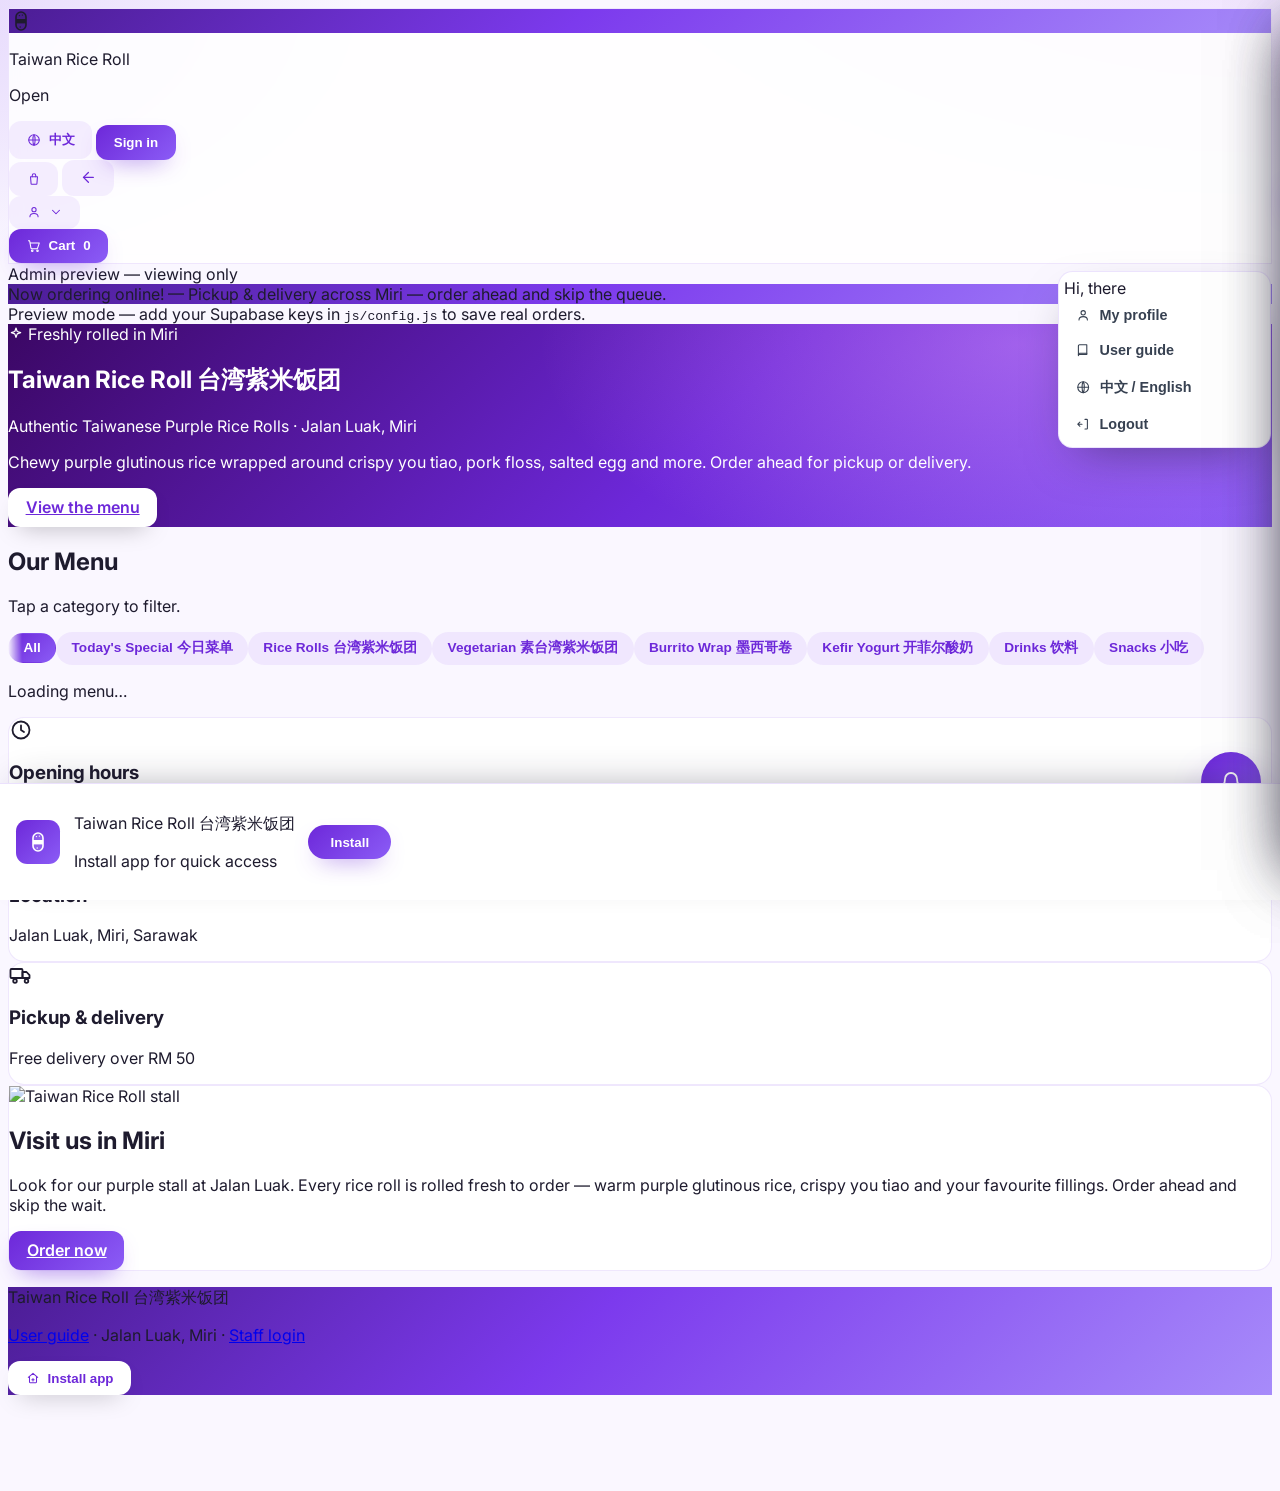
==== commit 3dd1db4f: "Admin button uses a return/back icon; confirm read-only preview - The admin's storefront button is n" ====
--- a/index.html
+++ b/index.html
@@ -34,7 +34,7 @@
 
         <div id="user-box" class="hidden flex items-center gap-1.5">
           <button id="account-btn" class="btn btn-ghost text-sm" aria-label="My orders" data-i18n-aria="nav.myorders"><span class="icon" data-icon="bag"></span></button>
-          <a id="admin-link" href="admin/index.html" class="btn btn-ghost text-sm hidden" aria-label="Admin" data-i18n-aria="nav.admin"><span class="icon" data-icon="gear"></span></a>
+          <a id="admin-link" href="admin/index.html" class="btn btn-ghost text-sm hidden" aria-label="Back to dashboard" data-i18n-aria="nav.admin"><span class="icon" data-icon="back"></span></a>
 
           <!-- profile dropdown -->
           <div class="relative">
